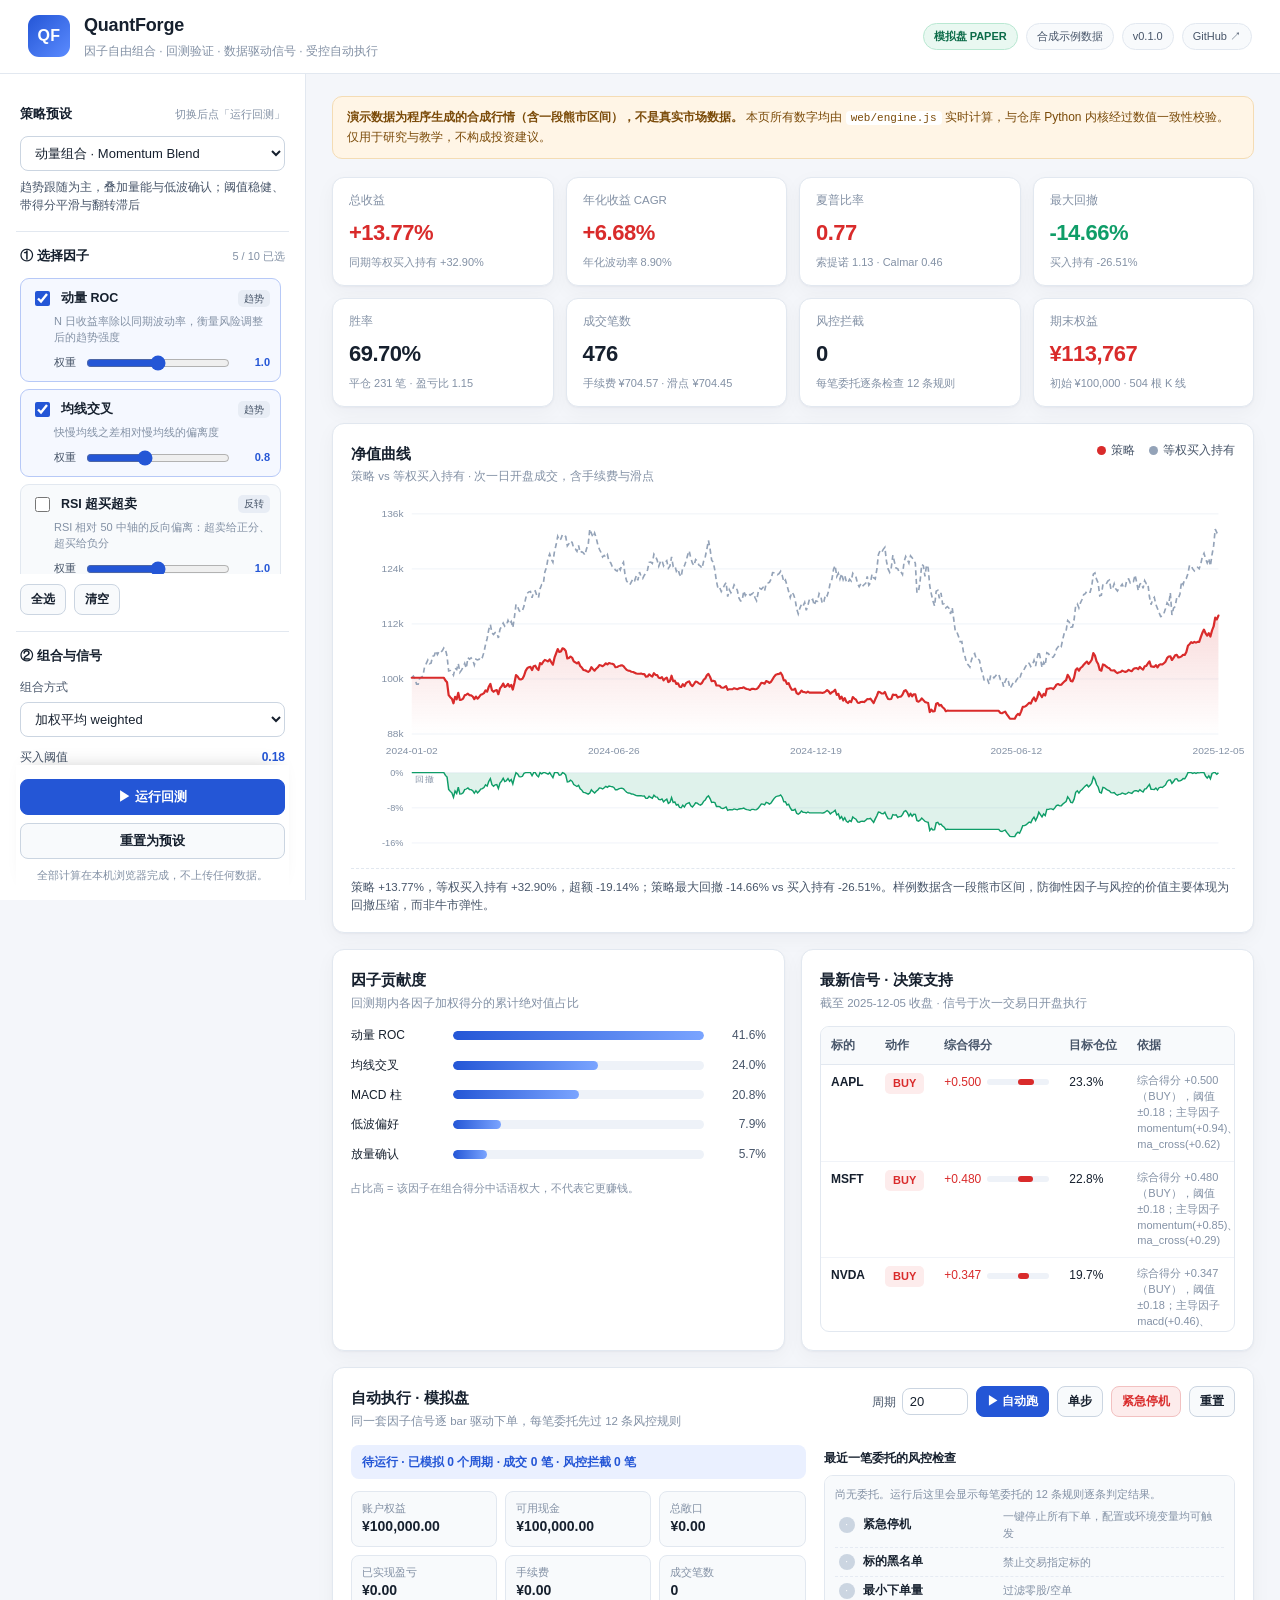
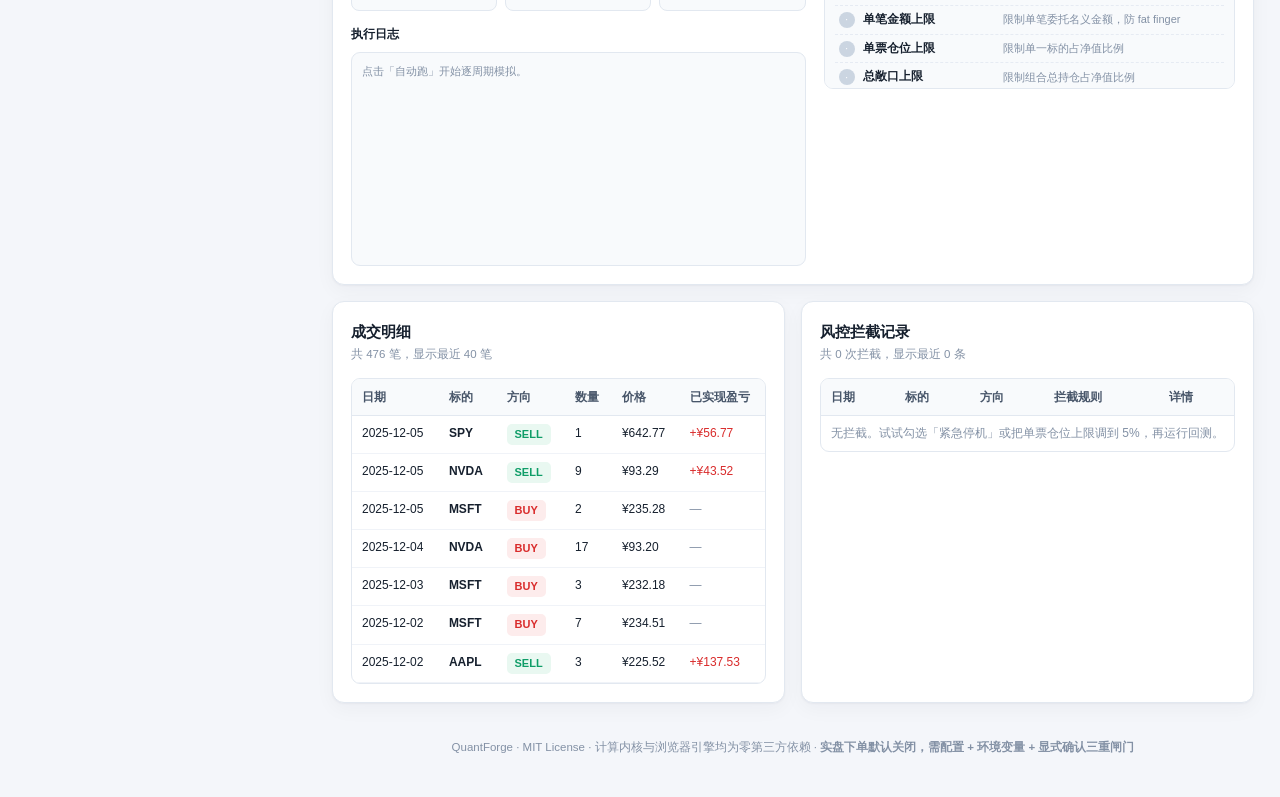
==== web/index.html @ a3a8a325 "feat: QuantForge - factor research, backtesting, decision dashboard and guarded execution" ====
<!DOCTYPE html>
<html lang="zh-CN">
<head>
  <meta charset="UTF-8" />
  <meta name="viewport" content="width=device-width, initial-scale=1.0" />
  <title>QuantForge · 因子驱动量化决策台</title>
  <meta name="description" content="自由组合量化因子、回测、数据驱动信号与受风控约束的自动执行演示" />
  <link rel="stylesheet" href="styles.css" />
</head>
<body>
<div class="app">
  <header class="topbar">
    <div class="brand">
      <div class="logo">QF</div>
      <div>
        <h1>QuantForge</h1>
        <p>因子自由组合 · 回测验证 · 数据驱动信号 · 受控自动执行</p>
      </div>
    </div>
    <div class="badges">
      <span class="badge badge-mode">模拟盘 PAPER</span>
      <span class="badge">合成示例数据</span>
      <span class="badge">v0.1.0</span>
      <a class="badge badge-link" href="https://github.com/qdhxman/quantforge" target="_blank" rel="noopener">GitHub ↗</a>
    </div>
  </header>

  <div class="layout">
    <aside class="sidebar" id="sidebar">
      <div class="panel">
        <div class="panel-title">策略预设 <span class="hint">切换后点「运行回测」</span></div>
        <select id="presetSelect" class="select">
          <option value="momentum">动量组合 · Momentum Blend</option>
          <option value="mean_reversion">均值回归 · Mean Reversion</option>
          <option value="breakout">激进突破 · Aggressive Breakout</option>
        </select>
        <p class="preset-desc" id="presetDesc"></p>
      </div>

      <div class="panel">
        <div class="panel-title">① 选择因子 <span class="hint" id="factorCount"></span></div>
        <div id="factorList" class="factor-list"></div>
        <div class="row gap">
          <button class="btn btn-ghost btn-sm" id="allFactors">全选</button>
          <button class="btn btn-ghost btn-sm" id="clearFactors">清空</button>
        </div>
      </div>

      <div class="panel">
        <div class="panel-title">② 组合与信号</div>
        <label class="field"><span>组合方式</span>
          <select id="combineMethod" class="select">
            <option value="weighted">加权平均 weighted</option>
            <option value="majority">多数投票 majority</option>
            <option value="min">最保守 min</option>
            <option value="max">最激进 max</option>
          </select>
        </label>
        <label class="field"><span>买入阈值 <b id="buyThresholdVal"></b></span>
          <input type="range" id="buyThreshold" min="0.02" max="0.60" step="0.01" /></label>
        <label class="field"><span>卖出阈值 <b id="sellThresholdVal"></b></span>
          <input type="range" id="sellThreshold" min="-0.60" max="-0.02" step="0.01" /></label>
        <label class="field"><span>得分平滑 EMA <b id="smoothingVal"></b></span>
          <input type="range" id="smoothing" min="0" max="0.9" step="0.05" /></label>
        <label class="field"><span>最短持仓 bar <b id="minHoldingVal"></b></span>
          <input type="range" id="minHolding" min="0" max="10" step="1" /></label>
      </div>

      <div class="panel">
        <div class="panel-title">③ 回测成本</div>
        <label class="field"><span>初始资金 ¥</span><input type="number" id="initialCash" step="10000" min="1000" class="input" /></label>
        <label class="field"><span>手续费 bps <b id="commissionBpsVal"></b></span>
          <input type="range" id="commissionBps" min="0" max="30" step="1" /></label>
        <label class="field"><span>滑点 bps <b id="slippageBpsVal"></b></span>
          <input type="range" id="slippageBps" min="0" max="30" step="1" /></label>
      </div>

      <div class="panel">
        <div class="panel-title">④ 风控硬闸 <span class="hint">下单前逐条检查</span></div>
        <label class="toggle"><input type="checkbox" id="killSwitch" /><span>紧急停机 KILL SWITCH</span></label>
        <div class="field"><span>标的黑名单</span><div id="blacklistBoxes" class="checkbox-row"></div></div>
        <label class="field"><span>单票仓位上限 <b id="maxPositionPctVal"></b></span>
          <input type="range" id="maxPositionPct" min="0.05" max="0.60" step="0.01" /></label>
        <label class="field"><span>单笔金额上限 ¥</span><input type="number" id="maxOrderNotional" step="1000" min="1000" class="input" /></label>
        <label class="field"><span>日内亏损熔断 <b id="maxDailyLossPctVal"></b></span>
          <input type="range" id="maxDailyLossPct" min="0.01" max="0.20" step="0.01" /></label>
        <label class="field"><span>回撤熔断 <b id="maxDrawdownPctVal"></b></span>
          <input type="range" id="maxDrawdownPct" min="0.05" max="0.50" step="0.01" /></label>
        <label class="field"><span>交易冷却 bar <b id="cooldownBarsVal"></b></span>
          <input type="range" id="cooldownBars" min="0" max="10" step="1" /></label>
      </div>

      <div class="panel sticky-actions">
        <button class="btn btn-primary" id="runBtn">▶ 运行回测</button>
        <button class="btn btn-ghost" id="resetBtn">重置为预设</button>
        <p class="tiny muted">全部计算在本机浏览器完成，不上传任何数据。</p>
      </div>
    </aside>

    <main class="main">
      <div class="notice">
        <strong>演示数据为程序生成的合成行情（含一段熊市区间），不是真实市场数据。</strong>
        本页所有数字均由 <code>web/engine.js</code> 实时计算，与仓库 Python 内核经过数值一致性校验。
        仅用于研究与教学，不构成投资建议。
      </div>

      <section class="kpi-grid" id="kpiGrid"></section>

      <section class="card">
        <div class="card-head">
          <div><h2>净值曲线</h2><p class="sub">策略 vs 等权买入持有 · 次一日开盘成交，含手续费与滑点</p></div>
          <div class="legend">
            <span><i class="dot dot-strategy"></i>策略</span>
            <span><i class="dot dot-bench"></i>等权买入持有</span>
          </div>
        </div>
        <div class="chart-wrap" id="equityWrap">
          <svg id="equityChart" viewBox="0 0 960 300" preserveAspectRatio="none" role="img" aria-label="净值曲线"></svg>
          <div class="chart-tooltip" id="chartTooltip"></div>
        </div>
        <div class="chart-wrap chart-wrap-sm">
          <svg id="drawdownChart" viewBox="0 0 960 110" preserveAspectRatio="none" role="img" aria-label="回撤曲线"></svg>
        </div>
        <p class="card-foot" id="tradeoffNote"></p>
      </section>

      <div class="two-col">
        <section class="card">
          <div class="card-head"><div><h2>因子贡献度</h2><p class="sub">回测期内各因子加权得分的累计绝对值占比</p></div></div>
          <div id="factorImpact" class="impact-list"></div>
        </section>

        <section class="card">
          <div class="card-head"><div><h2>最新信号 · 决策支持</h2><p class="sub" id="signalAsOf"></p></div></div>
          <div class="table-scroll"><table class="table">
            <thead><tr><th>标的</th><th>动作</th><th>综合得分</th><th>目标仓位</th><th>依据</th></tr></thead>
            <tbody id="signalTableBody"></tbody>
          </table></div>
        </section>
      </div>

      <section class="card">
        <div class="card-head">
          <div><h2>自动执行 · 模拟盘</h2><p class="sub">同一套因子信号逐 bar 驱动下单，每笔委托先过 12 条风控规则</p></div>
          <div class="row gap">
            <label class="inline-label">周期 <input type="number" id="paperSteps" value="20" min="1" max="200" class="input input-sm" /></label>
            <button class="btn btn-primary btn-sm" id="paperStartBtn">▶ 自动跑</button>
            <button class="btn btn-ghost btn-sm" id="paperStepBtn">单步</button>
            <button class="btn btn-danger btn-sm" id="paperHaltBtn">紧急停机</button>
            <button class="btn btn-ghost btn-sm" id="paperResetBtn">重置</button>
          </div>
        </div>
        <div class="paper-grid">
          <div>
            <div id="paperStatus" class="paper-status">待运行</div>
            <div id="paperAccount" class="account-grid"></div>
            <h3 class="mini-title">执行日志</h3>
            <div id="paperLog" class="log-box"><p class="muted tiny">点击「自动跑」开始逐周期模拟。</p></div>
          </div>
          <div>
            <h3 class="mini-title">最近一笔委托的风控检查</h3>
            <div id="lastChecks" class="checks-box"><p class="muted tiny">尚无委托。</p></div>
          </div>
        </div>
      </section>

      <div class="two-col">
        <section class="card">
          <div class="card-head"><div><h2>成交明细</h2><p class="sub" id="tradesCount"></p></div></div>
          <div class="table-scroll"><table class="table">
            <thead><tr><th>日期</th><th>标的</th><th>方向</th><th>数量</th><th>价格</th><th>已实现盈亏</th></tr></thead>
            <tbody id="tradesBody"></tbody>
          </table></div>
        </section>

        <section class="card">
          <div class="card-head"><div><h2>风控拦截记录</h2><p class="sub" id="blocksCount"></p></div></div>
          <div class="table-scroll"><table class="table">
            <thead><tr><th>日期</th><th>标的</th><th>方向</th><th>拦截规则</th><th>详情</th></tr></thead>
            <tbody id="blocksBody"></tbody>
          </table></div>
        </section>
      </div>

      <footer class="footer">
        QuantForge · MIT License · 计算内核与浏览器引擎均为零第三方依赖 ·
        <strong>实盘下单默认关闭，需配置 + 环境变量 + 显式确认三重闸门</strong>
      </footer>
    </main>
  </div>
</div>
<div id="toast" class="toast"></div>

<script src="data.js"></script>
<script src="presets.js"></script>
<script src="engine.js"></script>
<script src="app.js"></script>
</body>
</html>
---- web/styles.css ----
:root {
  --bg: #f4f6fa;
  --surface: #ffffff;
  --surface-2: #f8fafc;
  --border: #e2e8f0;
  --border-strong: #cbd5e1;
  --text: #16202e;
  --text-2: #475569;
  --muted: #8391a5;
  --primary: #2456d6;
  --primary-soft: #eaf0ff;
  --up: #d92b2b;      /* 中国市场惯例：涨红 */
  --down: #0f9d68;    /* 跌绿 */
  --up-soft: #fdecec;
  --down-soft: #e9f8f1;
  --warn: #c26a09;
  --warn-soft: #fff5e6;
  --shadow: 0 1px 2px rgba(16, 32, 56, .04), 0 6px 20px rgba(16, 32, 56, .04);
  --radius: 12px;
}

* { box-sizing: border-box; }
html, body { margin: 0; padding: 0; }
body {
  background: var(--bg); color: var(--text);
  font-family: -apple-system, BlinkMacSystemFont, "Segoe UI", "PingFang SC", "Microsoft YaHei", "Hiragino Sans GB", sans-serif;
  font-size: 14px; line-height: 1.55; -webkit-font-smoothing: antialiased;
}
h1, h2, h3, p { margin: 0; }
a { color: var(--primary); }

.app { min-height: 100vh; }
.topbar {
  height: 74px; background: var(--surface); border-bottom: 1px solid var(--border);
  display: flex; align-items: center; justify-content: space-between; gap: 20px;
  padding: 0 28px; position: sticky; top: 0; z-index: 30;
}
.brand { display: flex; align-items: center; gap: 14px; }
.logo {
  width: 42px; height: 42px; border-radius: 11px; flex: none;
  background: linear-gradient(135deg, #2456d6, #5b8bff); color: #fff;
  display: grid; place-items: center; font-weight: 800; font-size: 16px; letter-spacing: .5px;
}
.brand h1 { font-size: 18px; font-weight: 700; letter-spacing: -.2px; }
.brand p { font-size: 12px; color: var(--muted); margin-top: 2px; }
.badges { display: flex; align-items: center; gap: 8px; flex-wrap: wrap; }
.badge {
  font-size: 11px; padding: 4px 10px; border-radius: 999px; color: var(--text-2);
  background: var(--surface-2); border: 1px solid var(--border); white-space: nowrap;
}
.badge-mode { color: #0b6b48; background: var(--down-soft); border-color: #b9e8d2; font-weight: 600; }
.badge-link { text-decoration: none; }

.layout { display: grid; grid-template-columns: 306px minmax(0, 1fr); align-items: start; }
.sidebar {
  position: sticky; top: 74px; height: calc(100vh - 74px); overflow-y: auto;
  background: var(--surface); border-right: 1px solid var(--border); padding: 16px;
}
.sidebar::-webkit-scrollbar { width: 8px; }
.sidebar::-webkit-scrollbar-thumb { background: #d7dfea; border-radius: 8px; }
.panel { padding: 14px 4px 16px; border-bottom: 1px solid var(--border); }
.panel:last-child { border-bottom: none; }
.panel-title { font-size: 13px; font-weight: 700; margin-bottom: 12px; display: flex; justify-content: space-between; align-items: baseline; gap: 8px; }
.hint { font-size: 11px; font-weight: 400; color: var(--muted); }
.preset-desc { font-size: 11.5px; color: var(--text-2); margin-top: 8px; min-height: 32px; }

.select, .input {
  width: 100%; padding: 8px 10px; border: 1px solid var(--border-strong); border-radius: 8px;
  background: var(--surface); color: var(--text); font-size: 13px; font-family: inherit; outline: none;
}
.select:focus, .input:focus { border-color: var(--primary); box-shadow: 0 0 0 3px var(--primary-soft); }
.input-sm { width: 66px; padding: 5px 7px; display: inline-block; }
.field { display: block; margin-bottom: 11px; font-size: 12px; color: var(--text-2); }
.field > span { display: flex; justify-content: space-between; margin-bottom: 5px; }
.field b { color: var(--primary); font-variant-numeric: tabular-nums; font-weight: 600; }
.field input[type="range"] { width: 100%; accent-color: var(--primary); height: 18px; margin: 0; cursor: pointer; }
.row { display: flex; align-items: center; }
.gap { gap: 8px; flex-wrap: wrap; }

.btn {
  border: 1px solid var(--border-strong); background: var(--surface); color: var(--text);
  padding: 8px 14px; border-radius: 8px; font-size: 13px; font-family: inherit;
  cursor: pointer; font-weight: 600; transition: .15s ease;
}
.btn:hover { border-color: var(--primary); color: var(--primary); }
.btn:active { transform: translateY(1px); }
.btn-primary { background: var(--primary); border-color: var(--primary); color: #fff; }
.btn-primary:hover { background: #1c48ba; color: #fff; }
.btn-ghost { background: var(--surface-2); }
.btn-danger { background: var(--up-soft); border-color: #f2c1c1; color: var(--up); }
.btn-danger:hover { background: #fbdada; border-color: var(--up); color: var(--up); }
.btn-danger.active { background: var(--up); color: #fff; }
.btn-sm { padding: 6px 10px; font-size: 12px; }
.sticky-actions { position: sticky; bottom: -16px; background: var(--surface); padding: 14px 4px 16px; box-shadow: 0 -10px 18px -14px rgba(0,0,0,.25); }
.sticky-actions .btn-primary { width: 100%; margin-bottom: 8px; }
.sticky-actions .btn-ghost { width: 100%; }
.tiny { font-size: 11px; }
.muted { color: var(--muted); }
.sticky-actions .tiny { margin-top: 8px; text-align: center; }

.factor-list { max-height: 296px; overflow-y: auto; margin-bottom: 10px; padding-right: 4px; }
.factor-list::-webkit-scrollbar { width: 6px; }
.factor-list::-webkit-scrollbar-thumb { background: #d7dfea; border-radius: 6px; }
.factor-item { border: 1px solid var(--border); border-radius: 9px; padding: 9px 10px; margin-bottom: 7px; background: var(--surface-2); }
.factor-item.on { border-color: #b7c9f7; background: #f5f8ff; }
.factor-top { display: flex; align-items: center; gap: 8px; cursor: pointer; }
.factor-top input { accent-color: var(--primary); width: 15px; height: 15px; flex: none; }
.factor-name { font-size: 12.5px; font-weight: 600; flex: 1; }
.tag { font-size: 10px; padding: 1px 6px; border-radius: 5px; background: #e8edf5; color: var(--text-2); }
.factor-desc { font-size: 11px; color: var(--muted); margin: 5px 0 0 23px; line-height: 1.45; }
.factor-weight { display: flex; align-items: center; gap: 8px; margin: 8px 0 0 23px; font-size: 11px; color: var(--text-2); }
.factor-weight input { flex: 1; accent-color: var(--primary); height: 14px; }
.factor-weight b { width: 30px; text-align: right; color: var(--primary); font-variant-numeric: tabular-nums; }
.checkbox-row { display: flex; flex-wrap: wrap; gap: 8px 14px; margin-top: 6px; }
.checkbox-row label { font-size: 12px; display: flex; align-items: center; gap: 4px; cursor: pointer; }
.checkbox-row input { accent-color: var(--up); }
.toggle { display: flex; align-items: center; gap: 8px; font-size: 12.5px; font-weight: 600; color: var(--up); margin-bottom: 12px; cursor: pointer; }
.toggle input { accent-color: var(--up); width: 16px; height: 16px; }
.inline-label { font-size: 12px; color: var(--text-2); display: flex; align-items: center; gap: 6px; }

.main { padding: 22px 26px 40px; min-width: 0; }
.notice {
  background: var(--warn-soft); border: 1px solid #f4dcb4; color: #7a4a08;
  padding: 11px 14px; border-radius: 10px; font-size: 12px; line-height: 1.6; margin-bottom: 18px;
}
.notice code { background: #fff; padding: 1px 5px; border-radius: 4px; font-size: 11px; }

.kpi-grid { display: grid; grid-template-columns: repeat(4, minmax(0, 1fr)); gap: 12px; margin-bottom: 16px; }
.kpi {
  background: var(--surface); border: 1px solid var(--border); border-radius: var(--radius);
  padding: 14px 16px; box-shadow: var(--shadow);
}
.kpi-label { font-size: 11.5px; color: var(--muted); margin-bottom: 6px; }
.kpi-value { font-size: 22px; font-weight: 700; letter-spacing: -.5px; font-variant-numeric: tabular-nums; }
.kpi-sub { font-size: 11px; color: var(--muted); margin-top: 4px; }
.up { color: var(--up); } .down { color: var(--down); } .neutral { color: var(--text); }

.card {
  background: var(--surface); border: 1px solid var(--border); border-radius: var(--radius);
  box-shadow: var(--shadow); padding: 18px; margin-bottom: 16px;
}
.card-head { display: flex; justify-content: space-between; align-items: flex-start; gap: 16px; margin-bottom: 14px; flex-wrap: wrap; }
.card-head h2 { font-size: 15px; font-weight: 700; }
.sub { font-size: 11.5px; color: var(--muted); margin-top: 3px; }
.card-foot { font-size: 11.5px; color: var(--text-2); margin-top: 10px; padding-top: 10px; border-top: 1px dashed var(--border); }
.legend { display: flex; gap: 14px; font-size: 11.5px; color: var(--text-2); }
.legend span { display: flex; align-items: center; gap: 5px; }
.dot { width: 9px; height: 9px; border-radius: 50%; display: inline-block; }
.dot-strategy { background: var(--up); } .dot-bench { background: #94a3b8; }
.two-col { display: grid; grid-template-columns: minmax(0, 1fr) minmax(0, 1fr); gap: 16px; }
.chart-wrap { position: relative; width: 100%; height: 260px; }
.chart-wrap-sm { height: 92px; margin-top: 6px; }
.chart-wrap svg { width: 100%; height: 100%; display: block; overflow: visible; }
.chart-tooltip {
  position: absolute; pointer-events: none; opacity: 0; transition: opacity .1s;
  background: rgba(22, 32, 46, .94); color: #fff; padding: 8px 10px; border-radius: 7px;
  font-size: 11.5px; line-height: 1.6; white-space: nowrap; z-index: 5; transform: translate(-50%, -110%);
}
.chart-tooltip b { font-variant-numeric: tabular-nums; }

.impact-list { display: flex; flex-direction: column; gap: 11px; }
.impact-row { display: grid; grid-template-columns: 92px 1fr 52px; align-items: center; gap: 10px; font-size: 12px; }
.impact-bar { height: 9px; background: #eef2f8; border-radius: 5px; overflow: hidden; }
.impact-fill { height: 100%; border-radius: 5px; background: linear-gradient(90deg, #2456d6, #7aa4ff); }
.impact-pct { text-align: right; color: var(--text-2); font-variant-numeric: tabular-nums; }

.table-scroll { max-height: 306px; overflow: auto; border: 1px solid var(--border); border-radius: 9px; }
.table { width: 100%; border-collapse: collapse; font-size: 12px; }
.table th { position: sticky; top: 0; background: var(--surface-2); text-align: left; font-weight: 600; color: var(--text-2); padding: 9px 10px; border-bottom: 1px solid var(--border); white-space: nowrap; z-index: 1; }
.table td { padding: 8px 10px; border-bottom: 1px solid #f0f3f8; vertical-align: top; }
.table tr:last-child td { border-bottom: none; }
.table tbody tr:hover { background: #fafcff; }
.num { font-variant-numeric: tabular-nums; }
.pill { display: inline-block; padding: 2px 8px; border-radius: 5px; font-size: 11px; font-weight: 700; }
.pill-buy { background: var(--up-soft); color: var(--up); }
.pill-sell { background: var(--down-soft); color: var(--down); }
.pill-hold { background: #eef2f8; color: var(--text-2); }
.pill-block { background: var(--warn-soft); color: var(--warn); }
.score-bar { display: inline-flex; align-items: center; gap: 6px; }
.score-track { width: 62px; height: 6px; background: #eef2f8; border-radius: 4px; position: relative; overflow: hidden; }
.score-track i { position: absolute; top: 0; bottom: 0; border-radius: 4px; }
.reason { color: var(--muted); font-size: 11px; line-height: 1.45; max-width: 280px; }

.paper-grid { display: grid; grid-template-columns: minmax(0, 1.05fr) minmax(0, .95fr); gap: 18px; }
.paper-status { font-size: 12px; font-weight: 600; color: var(--primary); background: var(--primary-soft); border-radius: 8px; padding: 8px 11px; margin-bottom: 12px; }
.paper-status.halted { background: var(--up-soft); color: var(--up); }
.account-grid { display: grid; grid-template-columns: repeat(3, 1fr); gap: 8px; margin-bottom: 14px; }
.account-cell { background: var(--surface-2); border: 1px solid var(--border); border-radius: 8px; padding: 8px 10px; }
.account-cell span { display: block; font-size: 10.5px; color: var(--muted); }
.account-cell b { font-size: 14px; font-variant-numeric: tabular-nums; }
.mini-title { font-size: 12px; font-weight: 700; margin: 4px 0 8px; }
.log-box, .checks-box { border: 1px solid var(--border); border-radius: 9px; background: var(--surface-2); padding: 10px; height: 214px; overflow-y: auto; font-size: 11.5px; }
.log-line { padding: 4px 6px; border-bottom: 1px dashed #e6ebf3; display: flex; gap: 8px; }
.log-line:last-child { border-bottom: none; }
.log-line .date { color: var(--muted); font-variant-numeric: tabular-nums; flex: none; }
.log-line.order .text { color: var(--up); }
.log-line.block .text { color: var(--warn); }
.log-line.info .text { color: var(--text-2); }
.check-row { display: flex; align-items: center; gap: 8px; padding: 5px 4px; border-bottom: 1px dashed #e6ebf3; }
.check-row:last-child { border-bottom: none; }
.check-mark { width: 16px; height: 16px; border-radius: 50%; display: grid; place-items: center; font-size: 10px; color: #fff; flex: none; }
.check-mark.ok { background: var(--down); } .check-mark.no { background: var(--up); }
.check-name { font-weight: 600; min-width: 132px; }
.check-detail { color: var(--muted); font-size: 11px; }

.footer { font-size: 11.5px; color: var(--muted); text-align: center; padding: 18px 0 0; line-height: 1.8; }
.toast {
  position: fixed; bottom: 26px; left: 50%; transform: translateX(-50%) translateY(20px);
  background: #16202e; color: #fff; padding: 10px 18px; border-radius: 9px; font-size: 12.5px;
  opacity: 0; pointer-events: none; transition: .25s; z-index: 100;
}
.toast.show { opacity: 1; transform: translateX(-50%) translateY(0); }

@media (max-width: 1180px) {
  .kpi-grid { grid-template-columns: repeat(2, minmax(0, 1fr)); }
  .two-col, .paper-grid { grid-template-columns: 1fr; }
}
@media (max-width: 820px) {
  .layout { grid-template-columns: 1fr; }
  .sidebar { position: static; height: auto; border-right: none; border-bottom: 1px solid var(--border); }
  .topbar { padding: 0 16px; height: auto; min-height: 66px; flex-wrap: wrap; }
  .main { padding: 16px; }
  .factor-list { max-height: none; }
}
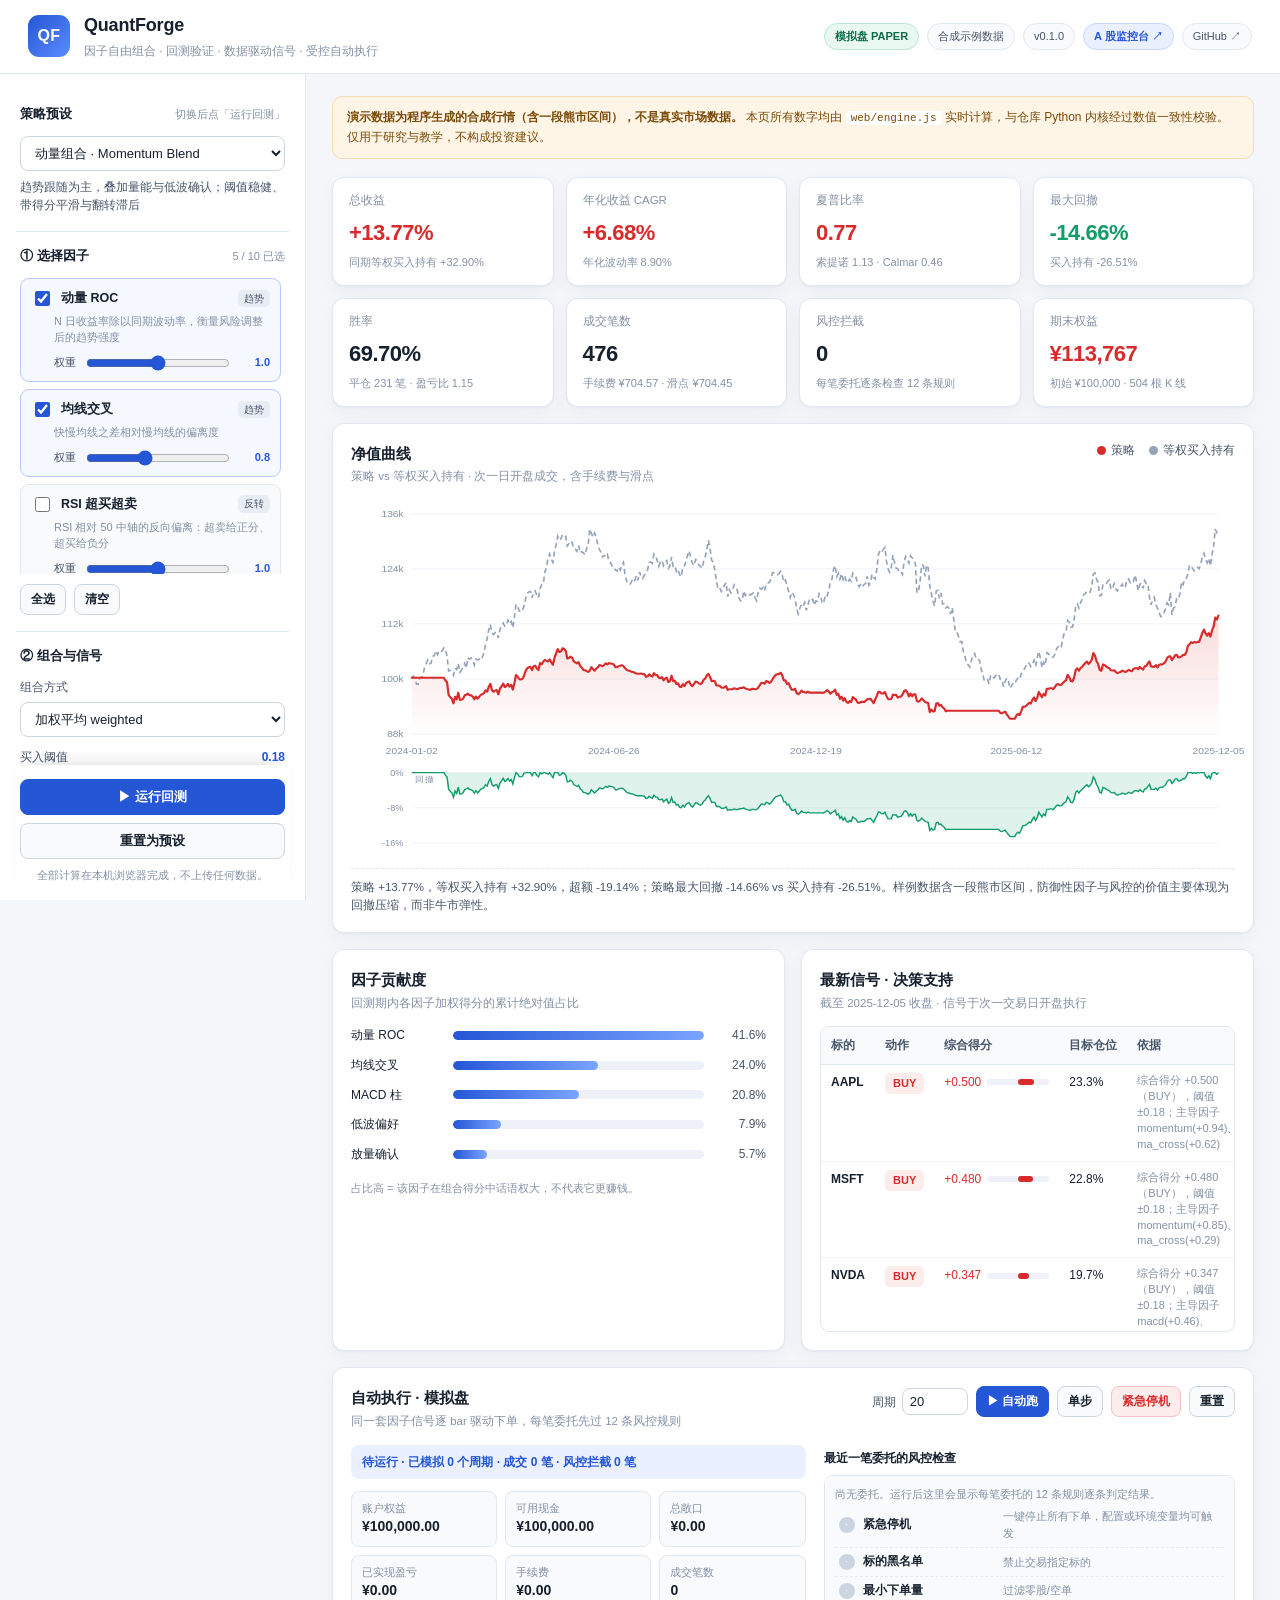
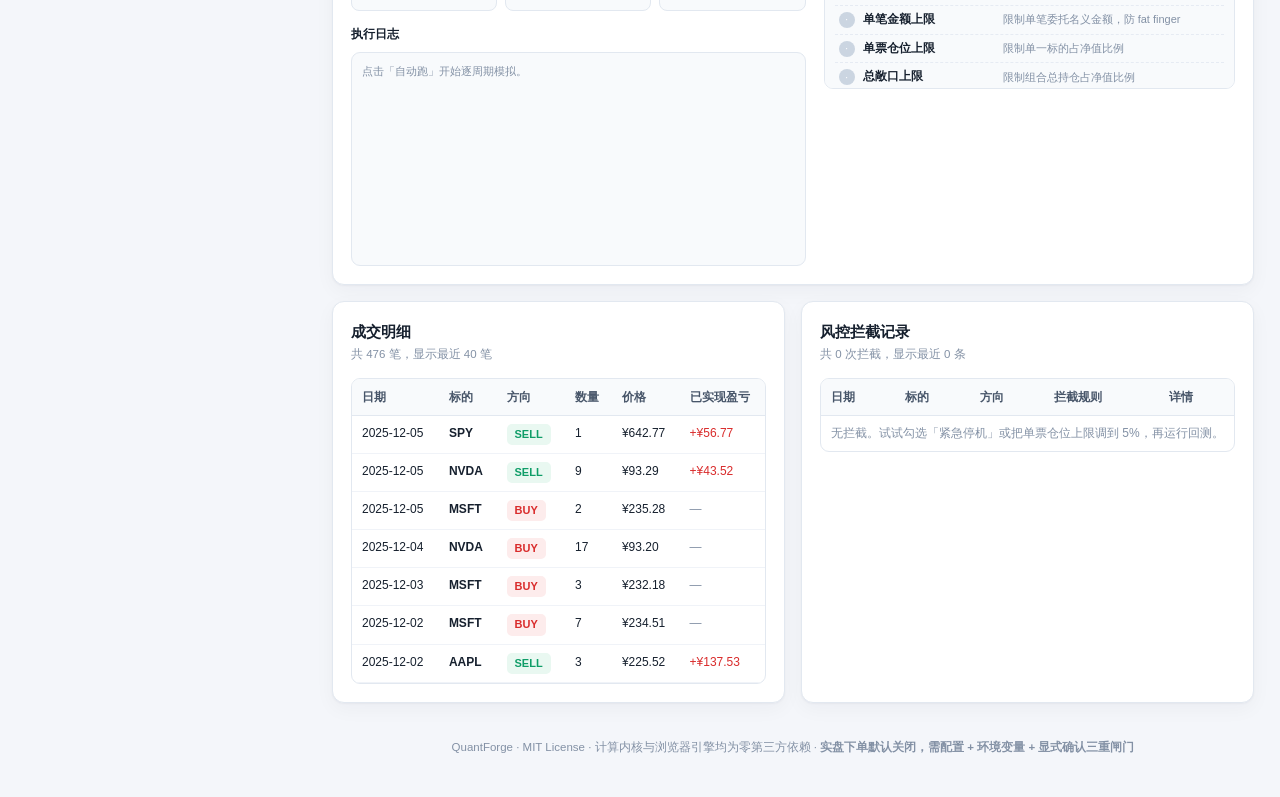
==== commit 9921b064: "feat(ashare): A-share rules, strict backtest, monitor-only signals and docs" ====
--- a/web/index.html
+++ b/web/index.html
@@ -21,6 +21,7 @@
       <span class="badge badge-mode">模拟盘 PAPER</span>
       <span class="badge">合成示例数据</span>
       <span class="badge">v0.1.0</span>
+      <a class="badge badge-link badge-nav" data-keep-query href="ashare.html">A 股监控台 ↗</a>
       <a class="badge badge-link" href="https://github.com/qdhxman/quantforge" target="_blank" rel="noopener">GitHub ↗</a>
     </div>
   </header>
@@ -195,5 +196,17 @@
 <script src="presets.js"></script>
 <script src="engine.js"></script>
 <script src="app.js"></script>
+<script>
+/* Inherit the deploy share token so the A-share page stays reachable online. */
+(function () {
+  var q = window.location.search;
+  if (!q) return;
+  var links = document.querySelectorAll("a[data-keep-query]");
+  for (var i = 0; i < links.length; i++) {
+    var a = links[i], h = a.getAttribute("href") || "";
+    if (h.indexOf("?") === -1 && h.indexOf("#") === -1) a.setAttribute("href", h + q);
+  }
+})();
+</script>
 </body>
 </html>
--- a/web/styles.css
+++ b/web/styles.css
@@ -50,6 +50,8 @@
 }
 .badge-mode { color: #0b6b48; background: var(--down-soft); border-color: #b9e8d2; font-weight: 600; }
 .badge-link { text-decoration: none; }
+.badge-nav { color: #2456d6; background: #eaf0ff; border-color: #c6d6ff; font-weight: 700; }
+.badge-nav:hover { background: #dbe6ff; }
 
 .layout { display: grid; grid-template-columns: 306px minmax(0, 1fr); align-items: start; }
 .sidebar {
